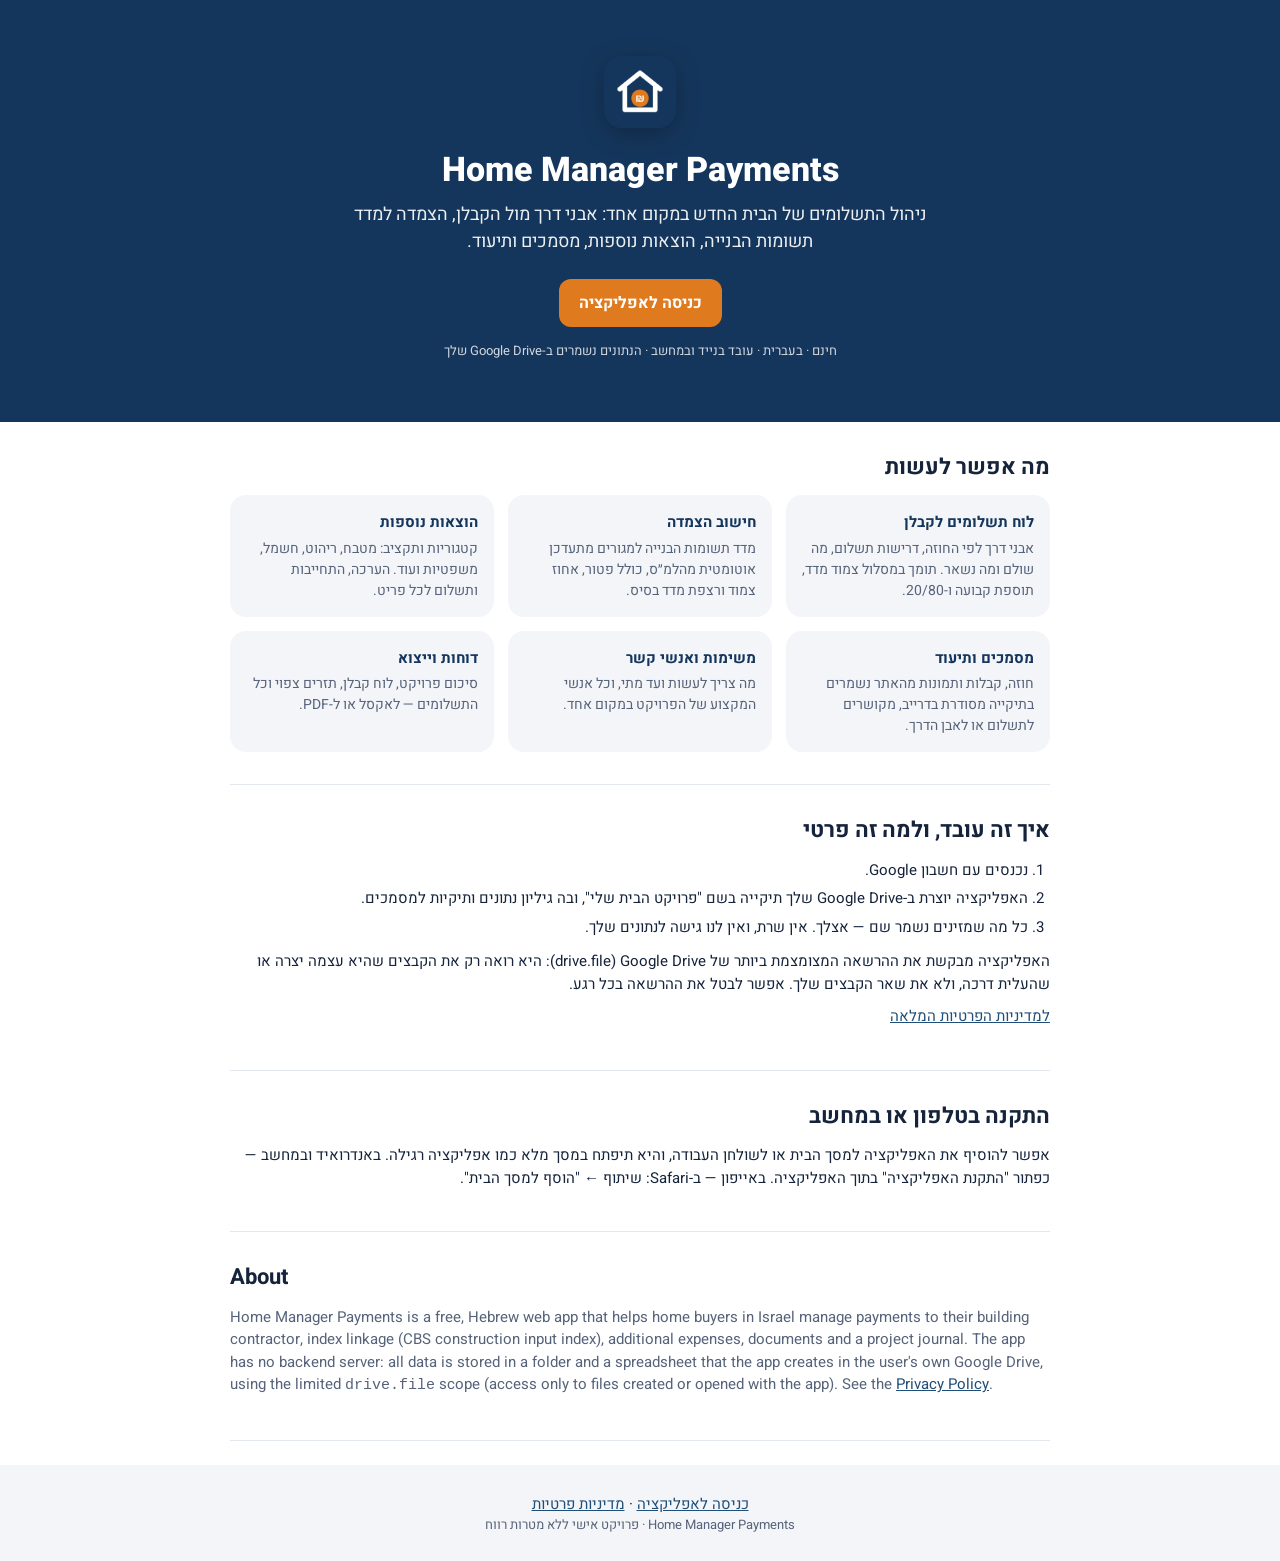
==== about.html @ 12a76f69 "Add files via upload" ====
<!doctype html>
<html lang="he" dir="rtl">
<head>
  <meta charset="utf-8">
  <meta name="viewport" content="width=device-width, initial-scale=1, viewport-fit=cover">
  <meta name="theme-color" content="#15365C">
  <title>Home Manager Payments — ניהול תשלומי הבית החדש</title>
  <meta name="description" content="אפליקציה חינמית לניהול תשלומים לקבלן, הצמדה למדד תשומות הבנייה והוצאות נוספות של דירה חדשה. הנתונים נשמרים ב-Google Drive של המשתמש בלבד.">
  <link rel="icon" type="image/png" sizes="32x32" href="icons/favicon-32.png">
  <link rel="apple-touch-icon" href="icons/apple-touch-icon.png">
  <link rel="manifest" href="manifest.webmanifest">
  <link rel="preconnect" href="https://fonts.googleapis.com">
  <link rel="preconnect" href="https://fonts.gstatic.com" crossorigin>
  <link href="https://fonts.googleapis.com/css2?family=Heebo:wght@400;500;700;800&display=swap" rel="stylesheet">
  <link rel="stylesheet" href="styles.css?v=0.9.2">
</head>
<body class="page">
  <header class="page-hero">
    <div class="page-wrap">
      <img src="icons/icon-192.png" width="72" height="72" alt="" class="page-logo">
      <h1>Home Manager Payments</h1>
      <p class="lead">ניהול התשלומים של הבית החדש במקום אחד: אבני דרך מול הקבלן, הצמדה למדד תשומות הבנייה, הוצאות נוספות, מסמכים ותיעוד.</p>
      <a class="btn btn-lg page-cta" href="index.html">כניסה לאפליקציה</a>
      <p class="small page-hero-note">חינם · בעברית · עובד בנייד ובמחשב · הנתונים נשמרים ב-Google Drive שלך</p>
    </div>
  </header>

  <main class="page-wrap">
    <section class="page-sec">
      <h2>מה אפשר לעשות</h2>
      <ul class="feat">
        <li><b>לוח תשלומים לקבלן</b><span>אבני דרך לפי החוזה, דרישות תשלום, מה שולם ומה נשאר. תומך במסלול צמוד מדד, תוספת קבועה ו-20/80.</span></li>
        <li><b>חישוב הצמדה</b><span>מדד תשומות הבנייה למגורים מתעדכן אוטומטית מהלמ״ס, כולל פטור, אחוז צמוד ורצפת מדד בסיס.</span></li>
        <li><b>הוצאות נוספות</b><span>קטגוריות ותקציב: מטבח, ריהוט, חשמל, משפטיות ועוד. הערכה, התחייבות ותשלום לכל פריט.</span></li>
        <li><b>מסמכים ותיעוד</b><span>חוזה, קבלות ותמונות מהאתר נשמרים בתיקייה מסודרת בדרייב, מקושרים לתשלום או לאבן הדרך.</span></li>
        <li><b>משימות ואנשי קשר</b><span>מה צריך לעשות ועד מתי, וכל אנשי המקצוע של הפרויקט במקום אחד.</span></li>
        <li><b>דוחות וייצוא</b><span>סיכום פרויקט, לוח קבלן, תזרים צפוי וכל התשלומים — לאקסל או ל-PDF.</span></li>
      </ul>
    </section>

    <section class="page-sec">
      <h2>איך זה עובד, ולמה זה פרטי</h2>
      <ol class="how">
        <li>נכנסים עם חשבון Google.</li>
        <li>האפליקציה יוצרת ב-Google Drive שלך תיקייה בשם "פרויקט הבית שלי", ובה גיליון נתונים ותיקיות למסמכים.</li>
        <li>כל מה שמזינים נשמר שם — אצלך. אין שרת, ואין לנו גישה לנתונים שלך.</li>
      </ol>
      <p>האפליקציה מבקשת את ההרשאה המצומצמת ביותר של Google Drive (<span dir="ltr">drive.file</span>): היא רואה רק את הקבצים שהיא עצמה יצרה או שהעלית דרכה, ולא את שאר הקבצים שלך. אפשר לבטל את ההרשאה בכל רגע.</p>
      <p><a href="privacy.html">למדיניות הפרטיות המלאה</a></p>
    </section>

    <section class="page-sec">
      <h2>התקנה בטלפון או במחשב</h2>
      <p>אפשר להוסיף את האפליקציה למסך הבית או לשולחן העבודה, והיא תיפתח במסך מלא כמו אפליקציה רגילה. באנדרואיד ובמחשב — כפתור "התקנת האפליקציה" בתוך האפליקציה. באייפון — ב-Safari: שיתוף ← "הוסף למסך הבית".</p>
    </section>

    <section class="page-sec en" lang="en" dir="ltr">
      <h2>About</h2>
      <p>Home Manager Payments is a free, Hebrew web app that helps home buyers in Israel manage payments to their building contractor, index linkage (CBS construction input index), additional expenses, documents and a project journal. The app has no backend server: all data is stored in a folder and a spreadsheet that the app creates in the user's own Google Drive, using the limited <code>drive.file</code> scope (access only to files created or opened with the app). See the <a href="privacy.html#en">Privacy Policy</a>.</p>
    </section>
  </main>

  <footer class="page-foot">
    <div class="page-wrap">
      <a href="index.html">כניסה לאפליקציה</a> · <a href="privacy.html">מדיניות פרטיות</a>
      <div class="small muted">Home Manager Payments · פרויקט אישי ללא מטרות רווח</div>
    </div>
  </footer>
</body>
</html>
---- styles.css ----
/* Home Manager Payments — עיצוב */
:root{
  --ink:#15233B; --muted:#56637A; --line:#E3E8EF; --bg:#F3F5F8; --card:#FFFFFF;
  --brand:#15365C; --brand-2:#1F4E79; --brand-soft:#E8EEF6;
  --accent:#E07A1F; --accent-soft:#FFF4E8; --accent-ink:#8A4B0F;
  --ok:#1E7A44; --ok-soft:#E6F2EA; --err:#B42318; --err-soft:#FDECEA;
  --radius:16px; --shadow:0 1px 3px rgba(21,35,59,.08);
  --font:Heebo, Arial, sans-serif;
}
*{box-sizing:border-box}
html,body{margin:0;height:100%}
body{font-family:var(--font);color:var(--ink);background:var(--bg);font-size:15px;line-height:1.5;-webkit-font-smoothing:antialiased}
[hidden]{display:none!important}
h1,h2,h3{margin:0;line-height:1.25}
a{color:var(--brand-2)}
.muted{color:var(--muted)} .small{font-size:13px} .tiny{font-size:12px}
.num{font-variant-numeric:tabular-nums;direction:ltr;unicode-bidi:isolate}

/* מסכים */
.screen{min-height:100vh;padding:24px}
.center{display:flex;flex-direction:column;align-items:center;justify-content:center;gap:12px}
.auth-card{background:var(--card);border-radius:20px;box-shadow:var(--shadow);padding:32px 28px;max-width:420px;width:100%;display:flex;flex-direction:column;gap:14px;text-align:center}
.auth-card h1{font-size:24px;font-weight:800}
.auth-card p{margin:0}
.logo{width:56px;height:56px;border-radius:16px;background:var(--brand);color:#fff;display:flex;align-items:center;justify-content:center;margin:0 auto}
.checklist{text-align:right;margin:0;padding:0 18px 0 0;display:flex;flex-direction:column;gap:6px}
.spinner{width:34px;height:34px;border-radius:50%;border:3px solid var(--line);border-top-color:var(--brand-2);animation:spin .8s linear infinite}
@keyframes spin{to{transform:rotate(360deg)}}

/* כפתורים */
.btn{font:inherit;border:0;border-radius:12px;padding:10px 16px;min-height:44px;cursor:pointer;font-weight:500;display:inline-flex;align-items:center;justify-content:center;gap:8px;text-decoration:none}
.btn:focus-visible{outline:3px solid #7FB0E8;outline-offset:2px}
.btn:disabled{opacity:.55;cursor:default}
.btn-primary{background:var(--brand-2);color:#fff}
.btn-primary:hover:not(:disabled){background:var(--brand)}
.btn-secondary{background:var(--brand-soft);color:var(--brand)}
.btn-ghost{background:transparent;color:var(--muted)}
.btn-ghost-dark{background:transparent;color:#C9D8EA;border:1px solid #2F5684}
.btn-lg{font-size:16px;font-weight:700;padding:12px 20px}
.btn-sm{min-height:36px;padding:6px 12px;font-size:13px}

/* מעטפת */
.shell{display:flex;min-height:100vh}
.sidebar{width:240px;flex-shrink:0;background:var(--brand);color:#fff;display:flex;flex-direction:column;padding:20px 14px;position:sticky;top:0;height:100vh}
.brand{display:flex;align-items:center;gap:10px;font-weight:800;font-size:18px;padding:4px 10px 22px}
.nav{display:flex;flex-direction:column;gap:4px;flex:1}
.nav a{display:flex;align-items:center;gap:10px;color:#C9D8EA;text-decoration:none;padding:10px 12px;border-radius:12px;min-height:44px}
.nav a:hover{background:#1E4470;color:#fff}
.nav a[aria-current="page"]{background:#2A5585;color:#fff;font-weight:700}
.nav svg,.bottomnav svg{flex-shrink:0}
.sidebar-foot{display:flex;flex-direction:column;gap:10px;border-top:1px solid #2F5684;padding-top:14px}
.user{font-size:13px;color:#C9D8EA;word-break:break-all}
.content{flex:1;min-width:0;display:flex;flex-direction:column}
.topbar{display:flex;justify-content:space-between;align-items:center;gap:12px;padding:24px 28px 8px}
.topbar h1{font-size:24px;font-weight:800}
.sync{font-size:12px;color:var(--muted);display:inline-flex;align-items:center;gap:6px}
.sync::before{content:"";width:8px;height:8px;border-radius:50%;background:var(--ok)}
.sync.busy::before{background:var(--accent)}
.sync.err::before{background:var(--err)}
.view{padding:12px 28px 40px;max-width:1200px;width:100%;outline:none;display:flex;flex-direction:column;gap:16px}
.bottomnav{display:none}

/* כרטיסים */
.card{background:var(--card);border-radius:var(--radius);box-shadow:var(--shadow);padding:20px;display:flex;flex-direction:column;gap:12px}
.card h2{font-size:17px;font-weight:700}
.grid{display:grid;grid-template-columns:repeat(auto-fit,minmax(260px,1fr));gap:16px}
.kv{display:flex;justify-content:space-between;align-items:center;gap:12px;border-bottom:1px solid var(--line);padding:8px 0}
.kv:last-child{border-bottom:0}
.kv .k{color:var(--muted)}
.badge{font-size:12px;font-weight:700;padding:3px 10px;border-radius:999px;white-space:nowrap}
.badge.ok{background:var(--ok-soft);color:var(--ok)}
.badge.warn{background:var(--accent-soft);color:var(--accent-ink)}
.badge.err{background:var(--err-soft);color:var(--err)}
.empty{display:flex;flex-direction:column;align-items:center;gap:8px;text-align:center;padding:36px 16px;color:var(--muted)}
.empty b{color:var(--ink);font-size:16px}
.row{display:flex;gap:10px;flex-wrap:wrap;align-items:center}
.banner{background:var(--accent-soft);color:var(--accent-ink);border-radius:12px;padding:12px 16px;display:flex;justify-content:space-between;align-items:center;gap:12px;flex-wrap:wrap}

/* הודעות */
.toast{position:fixed;inset-inline:0;bottom:24px;margin:0 auto;width:max-content;max-width:calc(100% - 32px);background:var(--ink);color:#fff;padding:12px 18px;border-radius:12px;box-shadow:0 6px 24px rgba(0,0,0,.2);z-index:50;font-size:14px}
.toast.err{background:var(--err)}
.toast.ok{background:var(--ok)}

/* טלפון */
@media (max-width:760px){
  .sidebar{display:none}
  .topbar{padding:16px 16px 4px;background:var(--brand);color:#fff;padding-top:calc(16px + env(safe-area-inset-top))}
  .topbar .muted{color:#C9D8EA}
  .topbar h1{font-size:21px}
  .sync{color:#C9D8EA}
  .view{padding:14px 16px calc(96px + env(safe-area-inset-bottom))}
  .bottomnav{display:grid;grid-template-columns:repeat(5,minmax(0,1fr));position:fixed;bottom:0;inset-inline:0;background:#fff;border-top:1px solid var(--line);padding:6px 6px calc(8px + env(safe-area-inset-bottom));z-index:20}
  .bottomnav a{display:flex;flex-direction:column;align-items:center;gap:2px;font-size:12px;color:var(--muted);text-decoration:none;padding:6px 2px;border-radius:12px;min-height:48px}
  .bottomnav a[aria-current="page"]{color:var(--brand);background:var(--brand-soft);font-weight:700}
  .toast{bottom:calc(88px + env(safe-area-inset-bottom))}
}

/* ---------- שלב 2: טפסים, אשף, לוח תשלומים ---------- */
.row.between{justify-content:space-between}
.row.end{justify-content:flex-end}
.fields{display:grid;grid-template-columns:repeat(auto-fit,minmax(230px,1fr));gap:14px 16px}
.field{display:flex;flex-direction:column;gap:6px;min-width:0}
.field label,.label{font-size:14px;font-weight:500;color:var(--ink)}
.req{color:var(--err)}
input,select{font:inherit;color:var(--ink);background:#fff;border:1px solid #C7D0DC;border-radius:10px;padding:10px 12px;min-height:44px;width:100%}
input:focus,select:focus{outline:3px solid #BBD4F2;border-color:var(--brand-2)}
input[type=number]{direction:ltr;text-align:right}
.hint{font-size:12px;color:var(--muted);margin:0}
h3.sub{font-size:15px;font-weight:700;margin-top:6px}
.error-box{background:var(--err-soft);color:var(--err);border-radius:10px;padding:10px 14px;font-size:14px}
.danger-text{color:var(--err)}
.reconnect{position:sticky;top:0;z-index:30;background:var(--accent-soft);color:var(--accent-ink);display:flex;align-items:center;justify-content:space-between;gap:12px;padding:10px 16px;border-bottom:1px solid #F3D3B0}

.tracks{display:grid;grid-template-columns:repeat(auto-fit,minmax(220px,1fr));gap:10px}
.track{font:inherit;text-align:right;background:#fff;border:2px solid var(--line);border-radius:14px;padding:14px 16px;display:flex;flex-direction:column;gap:4px;cursor:pointer;color:var(--ink);min-height:44px}
.track:hover{border-color:#B9C7D8}
.track.on{border-color:var(--brand-2);background:#F7FAFE}
.track-title{font-weight:700;font-size:15px;display:flex;align-items:center;gap:6px;color:var(--brand)}
.track-desc{font-size:13px;color:var(--muted)}

.steps{list-style:none;margin:0;padding:0;display:flex;gap:6px;flex-wrap:wrap}
.steps li{display:flex;align-items:center;gap:6px;font-size:13px;color:var(--muted);background:var(--bg);border-radius:999px;padding:4px 10px 4px 12px}
.steps li span{width:22px;height:22px;border-radius:50%;display:inline-flex;align-items:center;justify-content:center;background:#fff;font-weight:700;font-size:12px}
.steps li b{font-weight:500}
.steps li.on{background:var(--brand-soft);color:var(--brand)}
.steps li.on span{background:var(--brand-2);color:#fff}
.steps li.done span{background:var(--ok);color:#fff}
.steps li.skip{opacity:.45;text-decoration:line-through}
.wiz-nav{display:flex;justify-content:space-between;gap:10px;border-top:1px solid var(--line);padding-top:14px}
.wizard{max-width:860px}

.se{display:flex;flex-direction:column;gap:8px}
.se-row{display:grid;grid-template-columns:28px minmax(140px,1fr) 96px 110px 104px 110px auto;gap:8px;align-items:center;background:var(--bg);border-radius:12px;padding:8px}
.se-n{width:24px;height:24px;border-radius:50%;background:#fff;display:inline-flex;align-items:center;justify-content:center;font-size:12px;font-weight:700;color:var(--muted)}
.se-pct,.se-month{display:flex;align-items:center;gap:4px;margin:0;font-size:13px;color:var(--muted)}
.se-pct input,.se-month input{padding:8px;min-height:40px}
.se-row select{padding:8px;min-height:40px}
.se-row .se-name{min-height:40px;padding:8px 10px}
.se-amt{font-size:13px;color:var(--muted);text-align:left}
.se-tools{display:flex;gap:2px}
.icon-btn{border:0;background:transparent;color:var(--muted);width:36px;height:36px;border-radius:10px;display:inline-flex;align-items:center;justify-content:center;cursor:pointer}
.icon-btn:hover:not(:disabled){background:#fff;color:var(--ink)}
.icon-btn:disabled{opacity:.3;cursor:default}
.icon-btn.danger:hover{color:var(--err)}
.se-foot{display:flex;align-items:center;gap:10px;flex-wrap:wrap}
.se-sum{margin-inline-start:auto;font-weight:700;font-size:14px}
.se-sum.ok{color:var(--ok)} .se-sum.bad{color:var(--err)}

.stats{display:grid;grid-template-columns:repeat(auto-fit,minmax(140px,1fr));gap:10px}
.stat{background:var(--bg);border-radius:12px;padding:10px 12px;display:flex;flex-direction:column;gap:2px}
.stat b{font-size:16px}
.hero-num{font-size:32px;font-weight:800;letter-spacing:-.5px}
.bar{height:10px;background:var(--line);border-radius:999px;overflow:hidden}
.bar>div{height:100%;background:var(--brand-2);border-radius:999px}
.badge.info{background:var(--brand-soft);color:var(--brand)}
.badge.muted-b{background:#EEF1F5;color:var(--muted)}
.stages{list-style:none;margin:0;padding:0;display:flex;flex-direction:column}
.stage{display:flex;justify-content:space-between;align-items:center;gap:12px;padding:12px 0;border-bottom:1px solid var(--line)}
.stage:last-child{border-bottom:0}
.stage-main{display:flex;gap:10px;align-items:center;min-width:0}
.stage-n{width:28px;height:28px;flex-shrink:0;border-radius:50%;background:var(--brand-soft);color:var(--brand);display:inline-flex;align-items:center;justify-content:center;font-weight:700;font-size:13px}
.stage.past .stage-n{background:var(--ok-soft);color:var(--ok)}
.stage-side{display:flex;flex-direction:column;align-items:flex-end;gap:4px;flex-shrink:0}

@media (max-width:760px){
  .se-row{grid-template-columns:26px minmax(0,1fr) minmax(0,1fr) auto;grid-template-areas:"n name name tools" ". pct month month" ". ex ex amt"}
  .se-row>*{min-width:0}
  .se-pct input,.se-month input{flex:1;min-width:0}
  .se-row .se-n{grid-area:n} .se-row .se-name{grid-area:name} .se-row .se-tools{grid-area:tools}
  .se-row .se-pct{grid-area:pct} .se-row .se-month{grid-area:month} .se-row select{grid-area:ex} .se-row .se-amt{grid-area:amt}
  .steps li b{display:none} .steps li.on b{display:inline}
  .hero-num{font-size:28px}
  .reconnect{top:0}
}

/* ---------- שלב 3: דרישות ותשלומים ---------- */
.badges{display:flex;gap:6px;flex-wrap:wrap;margin-top:4px}
.badge.ok{background:var(--ok-soft);color:var(--ok)}
.stages li{list-style:none;border-bottom:1px solid var(--line)}
.stages li:last-child{border-bottom:0}
a.stage{color:inherit;text-decoration:none;border-bottom:0;border-radius:12px;padding:12px 8px;margin:0 -8px}
a.stage:hover{background:var(--bg)}
.stage.s-paid .stage-n{background:var(--ok-soft);color:var(--ok)}
.stage.s-warn .stage-n{background:var(--accent-soft);color:var(--accent-ink)}
.stage.s-req .stage-n{background:var(--brand-2);color:#fff}
.stage.past .stage-n{background:var(--brand-soft);color:var(--brand)}
.items{list-style:none;margin:0;padding:0;display:flex;flex-direction:column}
.item{display:flex;justify-content:space-between;align-items:center;gap:12px;padding:10px 0;border-bottom:1px solid var(--line)}
.items>li:last-child .item,.items>li.item:last-child{border-bottom:0}
a.item.link{color:inherit;text-decoration:none;border-radius:10px;padding:10px 8px;margin:0 -8px}
a.item.link:hover{background:var(--bg)}
.item-side{display:flex;flex-direction:column;align-items:flex-end;gap:2px;flex-shrink:0}
.item-side .tools{display:flex;gap:2px}
.back{display:inline-flex;align-items:center;gap:4px;color:var(--brand-2);text-decoration:none;font-size:14px;font-weight:500;align-self:flex-start}
.warn-text{color:var(--accent-ink)}
.alerts{list-style:none;margin:0;padding:0;display:flex;flex-direction:column;gap:8px}
.alerts a{color:var(--ink);text-decoration:none;display:flex;gap:8px;align-items:center;flex-wrap:wrap}
.alerts a:hover{text-decoration:underline}
.calc-box{background:var(--bg);border-radius:12px;padding:8px 14px}
.calc-box .kv{padding:6px 0}
.kv.total{border-top:2px solid var(--line);border-bottom:0;font-size:16px}
.field.wide{grid-column:1/-1}

.modal{border:0;border-radius:18px;padding:0;width:min(640px,calc(100% - 24px));max-height:calc(100vh - 32px);box-shadow:0 20px 60px rgba(21,35,59,.3);color:var(--ink)}
.modal::backdrop{background:rgba(21,35,59,.45)}
.modal-head{display:flex;justify-content:space-between;align-items:center;padding:16px 20px;border-bottom:1px solid var(--line);position:sticky;top:0;background:#fff;z-index:1}
.modal-head h2{font-size:18px}
.modal-body{padding:16px 20px 20px;display:flex;flex-direction:column;gap:14px}
.modal-actions{display:flex;justify-content:flex-end;gap:10px;border-top:1px solid var(--line);padding-top:14px}
@media (max-width:760px){
  .modal{width:100%;max-width:100%;max-height:92vh;margin:auto 0 0;border-radius:18px 18px 0 0}
  .modal .fields{grid-template-columns:1fr}
}
.link-btn{font:inherit;font-size:12px;background:none;border:0;color:var(--brand-2);text-decoration:underline;cursor:pointer;padding:0 2px}

/* ---------- שלב 5: תחזית ומחשבון ---------- */
.table-wrap{overflow-x:auto;margin:0 -4px}
.tbl{width:100%;border-collapse:collapse;font-size:14px;min-width:640px}
.tbl th{font-weight:500;color:var(--muted);text-align:right;padding:8px;border-bottom:2px solid var(--line);font-size:13px;vertical-align:bottom}
.tbl td{padding:8px;border-bottom:1px solid var(--line)}
.tbl tr.on td{background:#F7FAFE}
.tbl td.best{color:var(--ok);font-weight:700}
.radio-btn{width:28px;height:28px;border-radius:50%;border:2px solid #B9C7D8;background:#fff;display:inline-flex;align-items:center;justify-content:center;cursor:pointer;color:#fff;padding:0}
.radio-btn[aria-checked="true"]{background:var(--brand-2);border-color:var(--brand-2)}
.sc-edit summary{cursor:pointer;color:var(--brand-2);font-weight:500;padding:6px 0}
.sc-rows{display:flex;flex-direction:column;gap:8px;margin:8px 0}
.sc-row{display:grid;grid-template-columns:minmax(0,1fr) 90px 90px 90px 36px;gap:8px;align-items:center;background:var(--bg);border-radius:12px;padding:8px}
.sc-row input{min-height:40px;padding:8px}
@media (max-width:760px){.sc-row{grid-template-columns:repeat(3,minmax(0,1fr)) 36px}.sc-row>input:first-child{grid-column:1/-1}}
.sc-cards{display:none;list-style:none;margin:0;padding:0;flex-direction:column;gap:8px}
.sc-card{background:var(--bg);border-radius:12px;padding:10px 12px;display:flex;flex-direction:column;gap:8px;border:2px solid transparent}
.sc-card.on{border-color:var(--brand-2);background:#F7FAFE}
.sc-card .row{gap:10px;flex-wrap:nowrap}
.sc-costs{display:grid;grid-template-columns:repeat(3,minmax(0,1fr));gap:6px}
.sc-costs>div{display:flex;flex-direction:column;background:#fff;border-radius:10px;padding:6px 8px}
.sc-costs>div.best b{color:var(--ok)}
.sc-costs b{font-size:14px}
@media (max-width:760px){.sc-cards{display:flex}}

/* ---------- שלב 6: הוצאות נוספות ---------- */
.cats{list-style:none;margin:0;padding:0;display:flex;flex-direction:column;gap:4px}
a.cat{display:flex;flex-direction:column;gap:6px;color:inherit;text-decoration:none;padding:12px 8px;margin:0 -8px;border-radius:12px;border-bottom:1px solid var(--line)}
a.cat:hover{background:var(--bg)}
.cats li:last-child a.cat{border-bottom:0}
.bar.thin{height:6px}
.seg{display:inline-flex;background:var(--bg);border-radius:12px;padding:4px;gap:4px;align-self:flex-start}
.seg button{font:inherit;border:0;background:transparent;border-radius:9px;padding:8px 14px;min-height:40px;cursor:pointer;color:var(--muted)}
.seg button[aria-checked="true"]{background:#fff;color:var(--brand);font-weight:700;box-shadow:var(--shadow)}
.donut-wrap{display:flex;gap:16px;align-items:center;flex-wrap:wrap}
.donut-wrap svg{flex-shrink:0}
.donut-k{font-size:11px;fill:var(--muted);font-family:var(--font)}
.donut-v{font-size:14px;font-weight:700;fill:var(--ink);font-family:var(--font)}
.legend{list-style:none;margin:0;padding:0;flex:1;min-width:220px;display:flex;flex-direction:column;gap:2px}
.leg{font:inherit;width:100%;display:grid;grid-template-columns:12px minmax(0,1fr) auto 40px;gap:8px;align-items:center;border:0;background:transparent;padding:6px 4px;border-radius:8px;cursor:pointer;color:var(--ink);text-align:right;min-height:36px}
.leg:hover{background:var(--bg)}
.leg .sw{width:12px;height:12px;border-radius:3px}
.leg.off{opacity:.45}
.leg.off .leg-name{text-decoration:line-through}
.leg-name{overflow:hidden;text-overflow:ellipsis;white-space:nowrap}
.more-list{list-style:none;margin:0;padding:0}
.more-list a{display:flex;align-items:center;gap:12px;padding:14px 4px;color:var(--ink);text-decoration:none;border-bottom:1px solid var(--line);min-height:48px}
.more-list a span{flex:1}
.more-list li:last-child a{border-bottom:0}

/* ---------- שלב 7: מסמכים ---------- */
.pick-row{display:flex;gap:10px;flex-wrap:wrap}
.file-btn{position:relative;overflow:hidden}
.file-btn input{position:absolute;inset:0;opacity:0;cursor:pointer;font-size:0}
.file-btn:focus-within{outline:3px solid #7FB0E8;outline-offset:2px}
.file-list{list-style:none;margin:0;padding:0;display:flex;flex-direction:column;gap:4px}
.file-list li{display:flex;justify-content:space-between;align-items:center;gap:8px;background:var(--bg);border-radius:10px;padding:4px 10px;min-height:40px;word-break:break-all}
.upload-status{color:var(--brand-2);min-height:1em}
.item.doc{align-items:center}
.doc-main{display:flex;gap:10px;align-items:flex-start;color:inherit;text-decoration:none;flex:1;min-width:0}
.doc-main svg{color:var(--brand-2);margin-top:2px;flex-shrink:0}
.doc-main b{word-break:break-all}
.doc-main:hover b{text-decoration:underline}
.icon-btn.clip{position:relative}
.clip-n{position:absolute;top:2px;left:2px;background:var(--brand-2);color:#fff;font-size:10px;font-weight:700;border-radius:999px;min-width:16px;height:16px;display:inline-flex;align-items:center;justify-content:center;padding:0 3px}
.attach-box{background:var(--bg);border-radius:12px;padding:8px 12px}
.attach-box summary{cursor:pointer;color:var(--brand-2);font-weight:500;display:flex;align-items:center;gap:6px;min-height:36px}
.attach-box[open]{display:flex;flex-direction:column;gap:8px}
.attach-box .file-list li{background:#fff}

/* ---------- שלב 8: יומן, אנשי קשר, משימות ---------- */
textarea{font:inherit;color:var(--ink);background:#fff;border:1px solid #C7D0DC;border-radius:10px;padding:10px 12px;width:100%;resize:vertical}
textarea:focus{outline:3px solid #BBD4F2;border-color:var(--brand-2)}
.sr-only{position:absolute;width:1px;height:1px;overflow:hidden;clip:rect(0 0 0 0);white-space:nowrap}
.timeline{list-style:none;margin:0;padding:0;display:flex;flex-direction:column;gap:10px}
.tl-month{font-weight:700;color:var(--muted);font-size:14px;padding:6px 4px 0}
.tl-item{display:grid;grid-template-columns:52px minmax(0,1fr);gap:10px;align-items:start}
.tl-date{font-size:13px;font-weight:700;color:var(--brand);background:var(--brand-soft);border-radius:10px;padding:8px 4px;text-align:center}
.tl-body{padding:14px 16px;gap:8px}
.tl-body .tools{display:flex;gap:2px}
.jr-notes{margin:0;white-space:pre-line;font-size:14px}
.chips{list-style:none;margin:0;padding:0;display:flex;flex-wrap:wrap;gap:6px}
.chips a{display:inline-flex;align-items:center;gap:6px;background:var(--bg);border-radius:999px;padding:6px 12px;font-size:13px;color:var(--ink);text-decoration:none;max-width:220px;min-height:36px}
.chips a span{overflow:hidden;text-overflow:ellipsis;white-space:nowrap}
.chips a svg{color:var(--brand-2);flex-shrink:0}
.chips a:hover{background:var(--brand-soft)}
.ct-actions{display:flex;gap:2px;flex-wrap:wrap;justify-content:flex-end}
.icon-btn.act{color:var(--brand-2);background:var(--brand-soft);text-decoration:none}
.icon-btn.act.wa{color:#1E7A44;background:var(--ok-soft)}
.item.contact{align-items:flex-start}
.item.task{align-items:flex-start;gap:12px}
.item.task .tools{display:flex;gap:2px}
.check{width:28px;height:28px;flex-shrink:0;border-radius:8px;border:2px solid #B9C7D8;background:#fff;color:#fff;display:inline-flex;align-items:center;justify-content:center;cursor:pointer;padding:0;margin-top:2px}
.check[aria-checked="true"]{background:var(--ok);border-color:var(--ok)}
.item.task.done b{text-decoration:line-through;color:var(--muted)}

/* ---------- 8.1 ---------- */
.bar>div.paid{background:var(--ok)}
.bar-row{display:grid;grid-template-columns:120px minmax(0,1fr) 40px;gap:8px;align-items:center}
.bar-row .bar-lbl{font-size:12px;color:var(--muted)}
.attached{display:flex;flex-direction:column;gap:6px}
.chip-x{display:inline-flex;align-items:center;background:var(--bg);border-radius:999px;padding-inline-end:2px}
.chip-x a{background:transparent!important;padding-inline-end:4px}
.chip-x .x{border:0;background:transparent;color:var(--muted);width:32px;height:32px;border-radius:50%;display:inline-flex;align-items:center;justify-content:center;cursor:pointer}
.chip-x .x:hover{background:var(--err-soft);color:var(--err)}
.small-seg button{padding:6px 10px;min-height:36px;display:inline-flex;align-items:center;gap:6px;font-size:13px}
#ct-results{display:flex;flex-direction:column;gap:16px}
.data-tbl{min-width:100%;width:max-content}
.data-tbl td:last-child{white-space:nowrap;width:1%}
.data-tbl .ct-actions,.data-tbl .tools{flex-wrap:nowrap;display:inline-flex}
.data-tbl td .clamp{min-width:140px}
.data-tbl td{vertical-align:top}
.th-btn{font:inherit;font-size:13px;font-weight:500;color:var(--muted);background:none;border:0;padding:0;cursor:pointer;display:inline-flex;gap:4px;align-items:center;min-height:32px;text-align:right}
.th-btn:hover{color:var(--ink)}
th[aria-sort="ascending"] .th-btn,th[aria-sort="descending"] .th-btn{color:var(--brand);font-weight:700}
.sort-ind{font-size:10px}
.nowrap{white-space:nowrap}
.clamp{display:-webkit-box;-webkit-line-clamp:2;-webkit-box-orient:vertical;overflow:hidden;max-width:260px}
.data-tbl .chips a{padding:4px 8px;min-height:32px}
@media (max-width:760px){.small-seg span{display:none}.bar-row{grid-template-columns:96px minmax(0,1fr) 36px}}
/* PWA */
.steps-list{margin:0 0 16px;padding-inline-start:22px;display:flex;flex-direction:column;gap:8px}
.more-list li[hidden]{display:none}
#install-status .btn svg{margin-inline-end:6px}
html.standalone body{overscroll-behavior-y:none}
@media (max-width:760px){html.standalone .topbar{padding-top:calc(12px + env(safe-area-inset-top))}}
/* דוחות */
.rep-tabs{display:flex;gap:8px;flex-wrap:wrap;margin-top:12px}
.chip-btn{font:inherit;font-size:14px;border:1px solid var(--line);background:#fff;color:var(--ink);border-radius:999px;padding:8px 14px;min-height:40px;cursor:pointer}
.chip-btn:hover{background:var(--bg)}
.chip-btn.on{background:var(--brand);border-color:var(--brand);color:#fff;font-weight:700}
.rep-meta{display:flex;flex-wrap:wrap;gap:4px 16px;margin:6px 0 12px}
.rep-filters{margin-bottom:12px}
.rep-sub{margin:20px 0 6px;font-size:16px}
.rep-tbl{min-width:0}
.rep-tbl th.n,.rep-tbl td.n{text-align:left}
.rep-tbl td{white-space:nowrap}
.rep-tbl tr.grp td{border-top:2px solid var(--line)}
.rep-tbl tfoot td{font-weight:700;border-top:2px solid var(--brand);border-bottom:0;background:var(--brand-soft)}
#rep-card .btn svg,.card .btn-sm svg{margin-inline-end:6px}
@media (max-width:760px){.rep-tbl{font-size:13px}.rep-tbl td,.rep-tbl th{padding:6px}}
@media print{
  @page{size:A4;margin:12mm}
  body{background:#fff;font-size:11pt}
  .sidebar,.topbar,.bottomnav,.no-print,#toast,#reconnect,#update-bar,dialog{display:none!important}
  .shell,.content,.view{display:block!important;padding:0!important;margin:0!important;width:auto!important}
  .card{box-shadow:none!important;border:0!important;padding:0!important;margin:0 0 8mm!important;break-inside:auto}
  .table-wrap{overflow:visible!important}
  .rep-tbl{font-size:9.5pt;width:100%}
  .rep-tbl tr{break-inside:avoid}
  .rep-tbl tfoot td{-webkit-print-color-adjust:exact;print-color-adjust:exact}
}
/* דפי אתר: אודות / פרטיות */
body.page{background:#fff}
.page-wrap{max-width:860px;margin:0 auto;padding:0 20px}
.page-hero{background:var(--brand);color:#fff;padding:56px 0 48px;text-align:center}
.page-hero h1{font-size:34px;font-weight:800;margin:14px 0 10px}
.page-hero .lead{font-size:18px;opacity:.92;max-width:620px;margin:0 auto 24px}
.page-logo{border-radius:18px;box-shadow:0 6px 24px rgba(0,0,0,.25)}
.page-cta{background:var(--accent);color:#fff;text-decoration:none;display:inline-flex;font-weight:700}
.page-cta:hover{filter:brightness(1.05)}
.page-hero-note{opacity:.8;margin-top:14px}
.page-sec{padding:32px 0;border-bottom:1px solid var(--line)}
.page-sec h2{font-size:22px;margin-bottom:14px}
.page-sec p{margin:0 0 10px}
.feat{list-style:none;margin:0;padding:0;display:grid;grid-template-columns:repeat(auto-fit,minmax(240px,1fr));gap:14px}
.feat li{background:var(--bg);border-radius:var(--radius);padding:16px;display:flex;flex-direction:column;gap:4px}
.feat b{color:var(--brand)}
.feat span{color:var(--muted);font-size:14px}
.how{margin:0 0 12px;padding-inline-start:22px;display:flex;flex-direction:column;gap:6px}
.en{color:var(--muted)}
.en h1,.en h2{color:var(--ink)}
.page-foot{padding:28px 0 calc(28px + env(safe-area-inset-bottom));text-align:center;background:var(--bg);margin-top:24px}
.page-foot a,.page a{color:var(--brand-2)}
.page-top{border-bottom:1px solid var(--line);padding:12px 0}
.page-brand{display:inline-flex;align-items:center;gap:10px;font-weight:700;color:var(--brand)!important;text-decoration:none}
.page-brand img{border-radius:8px}
.doc{padding-top:28px;padding-bottom:20px}
.doc h1{font-size:28px;margin-bottom:6px}
.doc h2{font-size:18px;margin:26px 0 8px}
.doc p,.doc li{line-height:1.7}
.doc ul{padding-inline-start:22px}
.doc hr{border:0;border-top:1px solid var(--line);margin:36px 0}
.login-links{margin-top:14px}
.login-links a{color:var(--brand-2)}
.page a.page-cta{color:#fff;text-decoration:none}
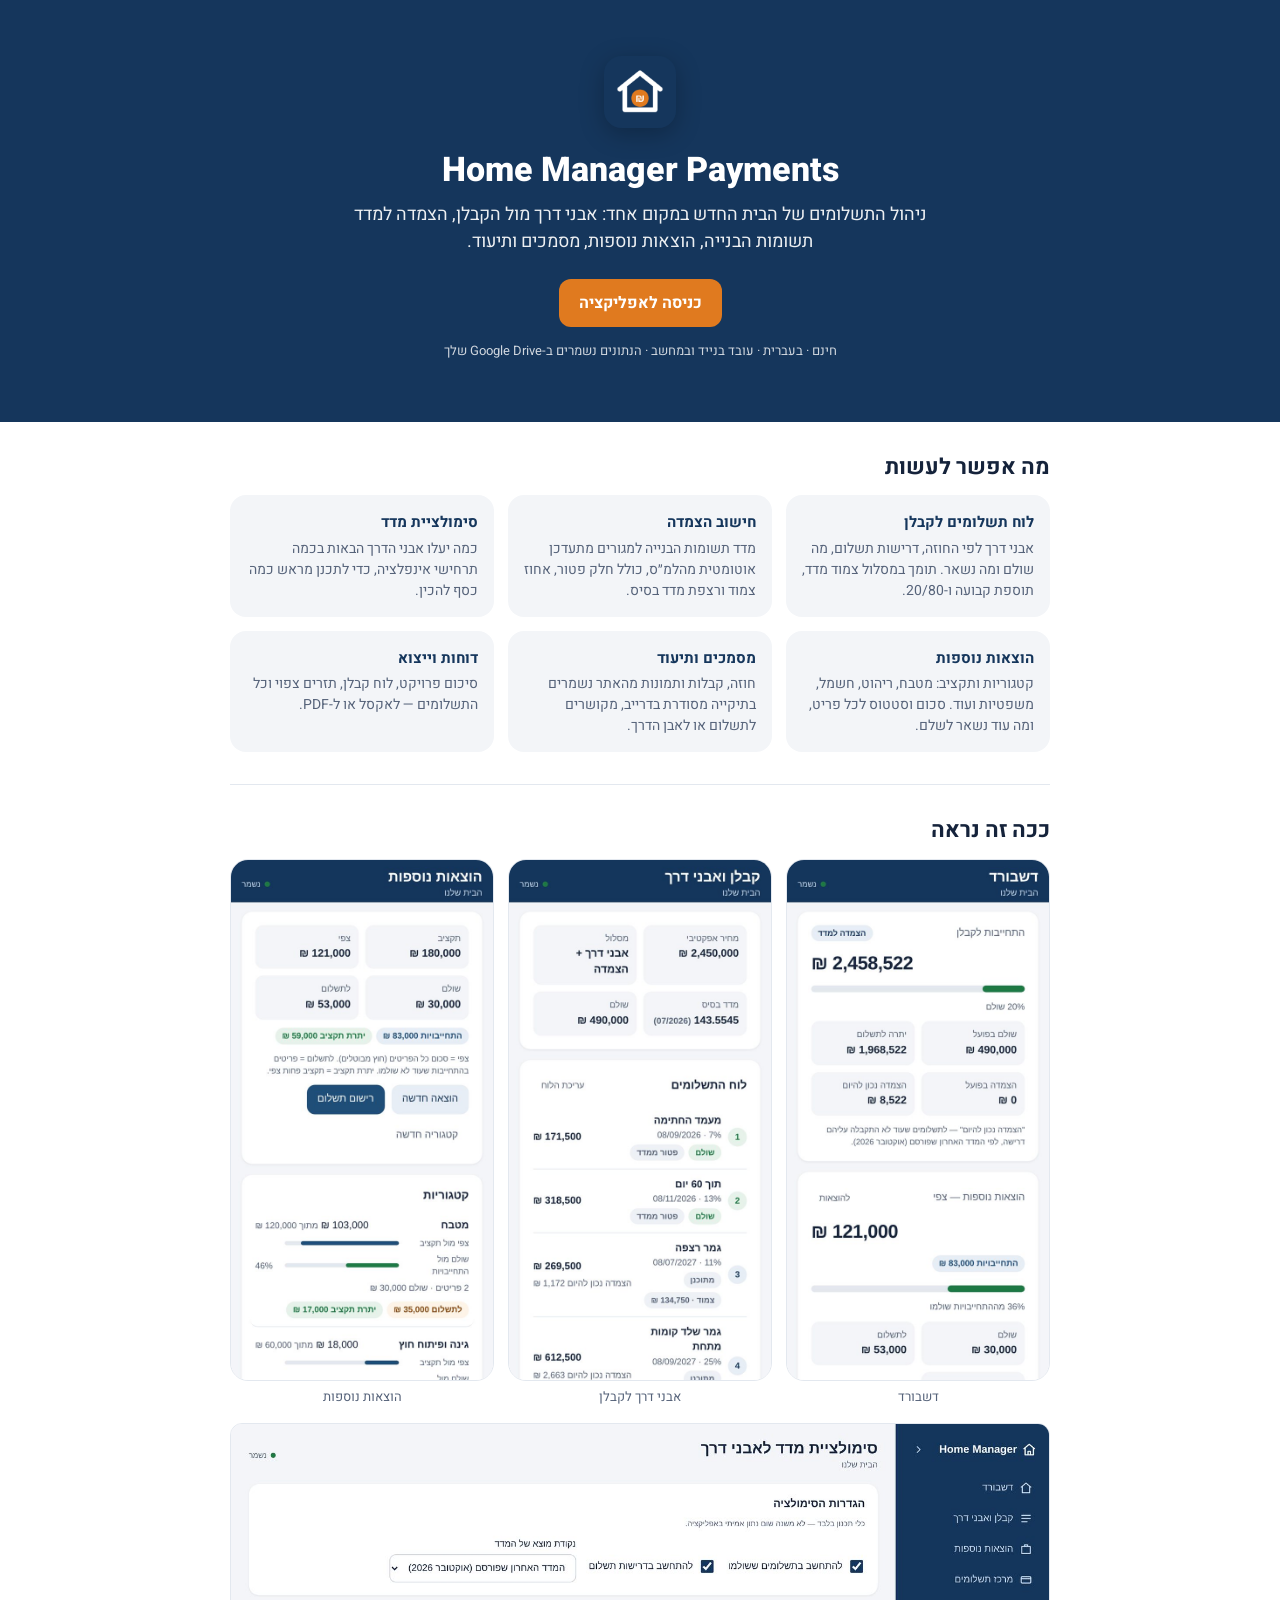
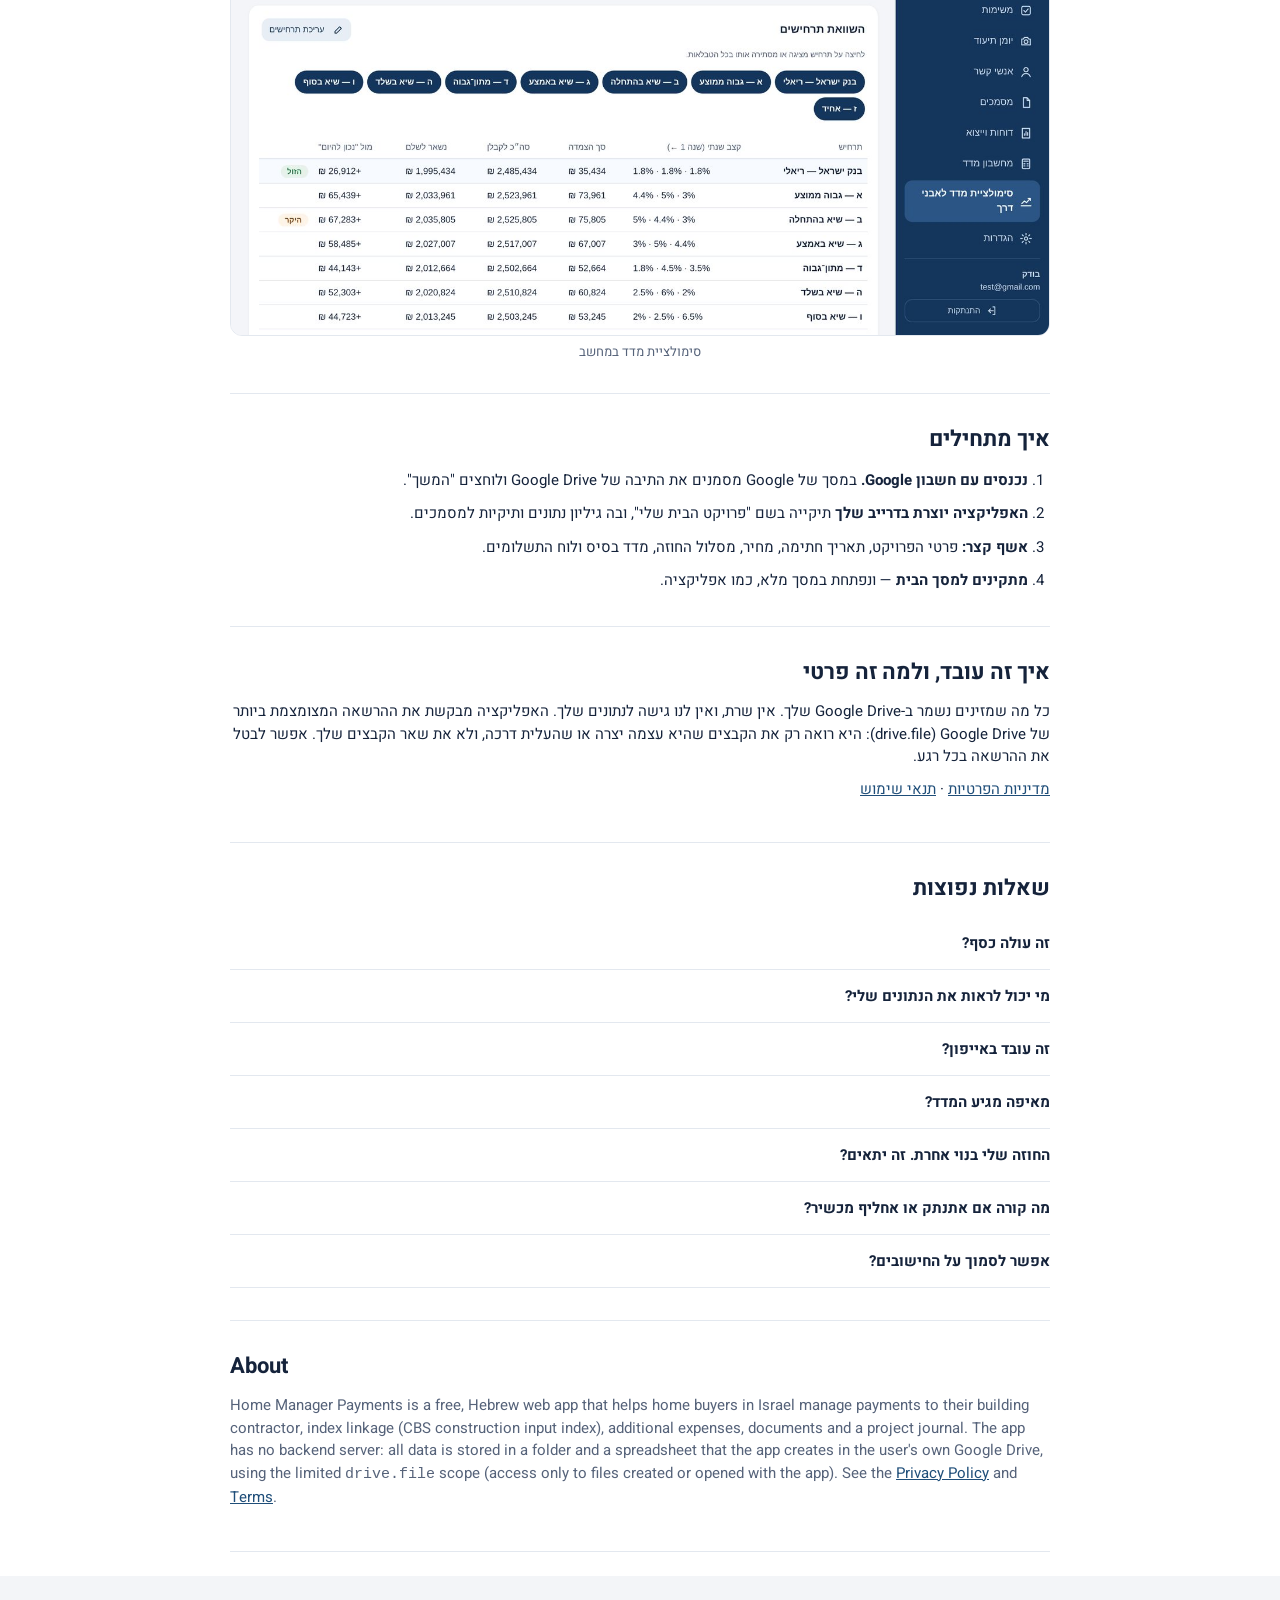
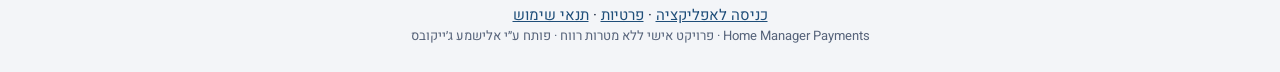
==== commit 2ed513c1: "Add files via upload" ====
--- a/about.html
+++ b/about.html
@@ -6,13 +6,22 @@
   <meta name="theme-color" content="#15365C">
   <title>Home Manager Payments — ניהול תשלומי הבית החדש</title>
   <meta name="description" content="אפליקציה חינמית לניהול תשלומים לקבלן, הצמדה למדד תשומות הבנייה והוצאות נוספות של דירה חדשה. הנתונים נשמרים ב-Google Drive של המשתמש בלבד.">
+  <meta property="og:type" content="website">
+  <meta property="og:title" content="Home Manager Payments — ניהול תשלומי הבית החדש">
+  <meta property="og:description" content="קבלן, הצמדה למדד, הוצאות נוספות ומסמכים. חינם, והנתונים נשארים ב-Google Drive שלך.">
+  <meta property="og:image" content="https://elish2jacobs.github.io/home-manager-payments/img/og.jpg">
+  <meta property="og:image:width" content="1200">
+  <meta property="og:image:height" content="630">
+  <meta property="og:url" content="https://elish2jacobs.github.io/home-manager-payments/about.html">
+  <meta property="og:locale" content="he_IL">
+  <meta name="twitter:card" content="summary_large_image">
   <link rel="icon" type="image/png" sizes="32x32" href="icons/favicon-32.png">
   <link rel="apple-touch-icon" href="icons/apple-touch-icon.png">
   <link rel="manifest" href="manifest.webmanifest">
   <link rel="preconnect" href="https://fonts.googleapis.com">
   <link rel="preconnect" href="https://fonts.gstatic.com" crossorigin>
   <link href="https://fonts.googleapis.com/css2?family=Heebo:wght@400;500;700;800&display=swap" rel="stylesheet">
-  <link rel="stylesheet" href="styles.css?v=0.9.2">
+  <link rel="stylesheet" href="styles.css?v=0.9.8">
 </head>
 <body class="page">
   <header class="page-hero">
@@ -30,40 +39,61 @@
       <h2>מה אפשר לעשות</h2>
       <ul class="feat">
         <li><b>לוח תשלומים לקבלן</b><span>אבני דרך לפי החוזה, דרישות תשלום, מה שולם ומה נשאר. תומך במסלול צמוד מדד, תוספת קבועה ו-20/80.</span></li>
-        <li><b>חישוב הצמדה</b><span>מדד תשומות הבנייה למגורים מתעדכן אוטומטית מהלמ״ס, כולל פטור, אחוז צמוד ורצפת מדד בסיס.</span></li>
-        <li><b>הוצאות נוספות</b><span>קטגוריות ותקציב: מטבח, ריהוט, חשמל, משפטיות ועוד. הערכה, התחייבות ותשלום לכל פריט.</span></li>
+        <li><b>חישוב הצמדה</b><span>מדד תשומות הבנייה למגורים מתעדכן אוטומטית מהלמ״ס, כולל חלק פטור, אחוז צמוד ורצפת מדד בסיס.</span></li>
+        <li><b>סימולציית מדד</b><span>כמה יעלו אבני הדרך הבאות בכמה תרחישי אינפלציה, כדי לתכנן מראש כמה כסף להכין.</span></li>
+        <li><b>הוצאות נוספות</b><span>קטגוריות ותקציב: מטבח, ריהוט, חשמל, משפטיות ועוד. סכום וסטטוס לכל פריט, ומה עוד נשאר לשלם.</span></li>
         <li><b>מסמכים ותיעוד</b><span>חוזה, קבלות ותמונות מהאתר נשמרים בתיקייה מסודרת בדרייב, מקושרים לתשלום או לאבן הדרך.</span></li>
-        <li><b>משימות ואנשי קשר</b><span>מה צריך לעשות ועד מתי, וכל אנשי המקצוע של הפרויקט במקום אחד.</span></li>
         <li><b>דוחות וייצוא</b><span>סיכום פרויקט, לוח קבלן, תזרים צפוי וכל התשלומים — לאקסל או ל-PDF.</span></li>
       </ul>
     </section>
 
     <section class="page-sec">
-      <h2>איך זה עובד, ולמה זה פרטי</h2>
-      <ol class="how">
-        <li>נכנסים עם חשבון Google.</li>
-        <li>האפליקציה יוצרת ב-Google Drive שלך תיקייה בשם "פרויקט הבית שלי", ובה גיליון נתונים ותיקיות למסמכים.</li>
-        <li>כל מה שמזינים נשמר שם — אצלך. אין שרת, ואין לנו גישה לנתונים שלך.</li>
-      </ol>
-      <p>האפליקציה מבקשת את ההרשאה המצומצמת ביותר של Google Drive (<span dir="ltr">drive.file</span>): היא רואה רק את הקבצים שהיא עצמה יצרה או שהעלית דרכה, ולא את שאר הקבצים שלך. אפשר לבטל את ההרשאה בכל רגע.</p>
-      <p><a href="privacy.html">למדיניות הפרטיות המלאה</a></p>
+      <h2>ככה זה נראה</h2>
+      <div class="shots">
+        <figure><img src="img/dash-mobile.jpg" width="600" height="1550" loading="lazy" alt="דשבורד: התחייבות לקבלן, שולם, יתרה, והוצאות נוספות"><figcaption>דשבורד</figcaption></figure>
+        <figure><img src="img/stages-mobile.jpg" width="600" height="1550" loading="lazy" alt="לוח התשלומים לקבלן לפי אבני דרך"><figcaption>אבני דרך לקבלן</figcaption></figure>
+        <figure><img src="img/expenses-mobile.jpg" width="600" height="1550" loading="lazy" alt="הוצאות נוספות לפי קטגוריות ותקציב"><figcaption>הוצאות נוספות</figcaption></figure>
+      </div>
+      <figure class="shot-wide"><img src="img/sim-desktop.jpg" width="1400" height="875" loading="lazy" alt="סימולציית מדד: השוואת תרחישים לפי אבני דרך"><figcaption>סימולציית מדד במחשב</figcaption></figure>
     </section>
 
     <section class="page-sec">
-      <h2>התקנה בטלפון או במחשב</h2>
-      <p>אפשר להוסיף את האפליקציה למסך הבית או לשולחן העבודה, והיא תיפתח במסך מלא כמו אפליקציה רגילה. באנדרואיד ובמחשב — כפתור "התקנת האפליקציה" בתוך האפליקציה. באייפון — ב-Safari: שיתוף ← "הוסף למסך הבית".</p>
+      <h2>איך מתחילים</h2>
+      <ol class="how-steps">
+        <li><b>נכנסים עם חשבון Google.</b> במסך של Google מסמנים את התיבה של Google Drive ולוחצים "המשך".</li>
+        <li><b>האפליקציה יוצרת בדרייב שלך</b> תיקייה בשם "פרויקט הבית שלי", ובה גיליון נתונים ותיקיות למסמכים.</li>
+        <li><b>אשף קצר:</b> פרטי הפרויקט, תאריך חתימה, מחיר, מסלול החוזה, מדד בסיס ולוח התשלומים.</li>
+        <li><b>מתקינים למסך הבית</b> — ונפתחת במסך מלא, כמו אפליקציה.</li>
+      </ol>
+    </section>
+
+    <section class="page-sec">
+      <h2>איך זה עובד, ולמה זה פרטי</h2>
+      <p>כל מה שמזינים נשמר ב-Google Drive שלך. אין שרת, ואין לנו גישה לנתונים שלך. האפליקציה מבקשת את ההרשאה המצומצמת ביותר של Google Drive (<span dir="ltr">drive.file</span>): היא רואה רק את הקבצים שהיא עצמה יצרה או שהעלית דרכה, ולא את שאר הקבצים שלך. אפשר לבטל את ההרשאה בכל רגע.</p>
+      <p><a href="privacy.html">מדיניות הפרטיות</a> · <a href="terms.html">תנאי שימוש</a></p>
+    </section>
+
+    <section class="page-sec">
+      <h2>שאלות נפוצות</h2>
+      <details class="faq"><summary>זה עולה כסף?</summary><p>לא. האפליקציה חינמית, בלי פרסומות ובלי מנוי.</p></details>
+      <details class="faq"><summary>מי יכול לראות את הנתונים שלי?</summary><p>רק אתה. הנתונים נמצאים ב-Google Drive שלך. אם תשתף את התיקייה עם מישהו, הוא יוכל לראות את הקבצים בדרייב, כמו כל קובץ אחר שלך.</p></details>
+      <details class="faq"><summary>זה עובד באייפון?</summary><p>כן. פותחים את האתר ב-Safari, לוחצים על כפתור השיתוף ובוחרים "הוסף למסך הבית". באנדרואיד ובמחשב יש כפתור "התקנת האפליקציה" בתוך האפליקציה.</p></details>
+      <details class="faq"><summary>מאיפה מגיע המדד?</summary><p>מדד תשומות הבנייה למגורים נלקח מהלשכה המרכזית לסטטיסטיקה ומתעדכן אוטומטית בערב שבו הוא מתפרסם (בדרך כלל ב-15 לחודש). האפליקציה מתרגמת אותו לבסיס המדד שבחוזה שלך.</p></details>
+      <details class="faq"><summary>החוזה שלי בנוי אחרת. זה יתאים?</summary><p>יש שלושה מסלולים: אבני דרך עם הצמדה, אבני דרך עם תוספת קבועה, ותשלום מוקדם/במסירה (כמו 20/80). את לוח התשלומים, החלק הפטור והאחוז הצמוד אפשר לערוך.</p></details>
+      <details class="faq"><summary>מה קורה אם אתנתק או אחליף מכשיר?</summary><p>שום דבר לא הולך לאיבוד. נכנסים שוב עם אותו חשבון Google — מכל מכשיר — והכול שם.</p></details>
+      <details class="faq"><summary>אפשר לסמוך על החישובים?</summary><p>החישובים נעשים לפי הכללים שבחוזה ולפי הנתונים שהזנת, והם כלי עזר לתכנון. לפני כל תשלום כדאי לבדוק את הסכום מול דרישת התשלום והחוזה. <a href="terms.html">תנאי שימוש</a>.</p></details>
     </section>
 
     <section class="page-sec en" lang="en" dir="ltr">
       <h2>About</h2>
-      <p>Home Manager Payments is a free, Hebrew web app that helps home buyers in Israel manage payments to their building contractor, index linkage (CBS construction input index), additional expenses, documents and a project journal. The app has no backend server: all data is stored in a folder and a spreadsheet that the app creates in the user's own Google Drive, using the limited <code>drive.file</code> scope (access only to files created or opened with the app). See the <a href="privacy.html#en">Privacy Policy</a>.</p>
+      <p>Home Manager Payments is a free, Hebrew web app that helps home buyers in Israel manage payments to their building contractor, index linkage (CBS construction input index), additional expenses, documents and a project journal. The app has no backend server: all data is stored in a folder and a spreadsheet that the app creates in the user's own Google Drive, using the limited <code>drive.file</code> scope (access only to files created or opened with the app). See the <a href="privacy.html#en">Privacy Policy</a> and <a href="terms.html">Terms</a>.</p>
     </section>
   </main>
 
   <footer class="page-foot">
     <div class="page-wrap">
-      <a href="index.html">כניסה לאפליקציה</a> · <a href="privacy.html">מדיניות פרטיות</a>
-      <div class="small muted">Home Manager Payments · פרויקט אישי ללא מטרות רווח</div>
+      <a href="index.html">כניסה לאפליקציה</a> · <a href="privacy.html">פרטיות</a> · <a href="terms.html">תנאי שימוש</a>
+      <div class="small muted">Home Manager Payments · פרויקט אישי ללא מטרות רווח · פותח ע״י אלישמע ג׳ייקובס</div>
     </div>
   </footer>
 </body>
--- a/styles.css
+++ b/styles.css
@@ -398,3 +398,115 @@
 .login-links{margin-top:14px}
 .login-links a{color:var(--brand-2)}
 .page a.page-cta{color:#fff;text-decoration:none}
+/* סימולציה */
+.sim-opts{display:flex;flex-wrap:wrap;gap:12px 20px;align-items:flex-end}
+.sim-opts .field{min-width:200px}
+.sim-check{display:inline-flex;align-items:center;gap:8px;min-height:44px;cursor:pointer}
+.sim-check input{width:20px;height:20px;accent-color:var(--brand)}
+.sim-chips{display:flex;flex-wrap:wrap;gap:6px;margin:4px 0 12px}
+.sim-chips .chip-btn{font-size:13px;padding:6px 12px;min-height:36px}
+.sim-bars{margin-top:14px;display:flex;flex-direction:column;gap:6px}
+.sim-bars .bar-row{grid-template-columns:150px minmax(0,1fr) 110px}
+.sim-bars .bar>div{background:var(--brand-2)}
+.sim-sel select{min-width:180px}
+.sim-date{font:inherit;font-size:13px;border:1px solid var(--line);border-radius:8px;padding:4px 6px;min-height:34px}
+.sim-date.changed{border-color:var(--accent);background:var(--accent-soft)}
+.print-only{display:none}
+.scen-tbl{min-width:620px}
+.scen-tbl input{width:100%;min-width:64px;font:inherit;border:1px solid var(--line);border-radius:8px;padding:6px 8px;min-height:38px}
+.scen-tbl td:first-child input{min-width:150px}
+.rep-tbl tr.on td{background:#F7FAFE}
+@media (max-width:760px){.sim-bars .bar-row{grid-template-columns:96px minmax(0,1fr) 84px}}
+@media print{.print-only{display:inline}.sim-date{display:none}}
+/* תפריט צד מצומצם (מחשב) */
+.brand{position:relative}
+.nav-toggle{margin-inline-start:auto;border:0;background:transparent;color:#C9D8EA;width:32px;height:32px;border-radius:8px;display:inline-flex;align-items:center;justify-content:center;cursor:pointer;flex-shrink:0}
+.nav-toggle:hover{background:#1E4470;color:#fff}
+.sidebar-foot .btn{display:inline-flex;align-items:center;justify-content:center;gap:8px}
+.sidebar{transition:width .18s ease}
+html.nav-collapsed .sidebar{width:72px;padding-inline:10px}
+html.nav-collapsed .brand{flex-direction:column;gap:12px;padding:4px 0 18px}
+html.nav-collapsed .brand>span{display:none}
+html.nav-collapsed .nav-toggle{margin:0;transform:scaleX(-1)}
+html.nav-collapsed .nav a{justify-content:center;padding:10px 0}
+html.nav-collapsed .nav a span,html.nav-collapsed .sidebar-foot .btn span,html.nav-collapsed .user{display:none}
+html.nav-collapsed .sidebar-foot .btn{padding:6px 0}
+@media (prefers-reduced-motion:reduce){.sidebar{transition:none}}
+/* אשף — סיכום */
+.wiz-sum{display:grid;grid-template-columns:repeat(auto-fit,minmax(260px,1fr));gap:14px}
+.sum-grp{background:var(--bg);border-radius:12px;padding:12px 14px}
+.sum-grp h3{font-size:14px;color:var(--brand);margin-bottom:6px}
+.wiz-nav .row{gap:8px;flex-wrap:wrap;justify-content:flex-end}
+#login-err{margin-top:12px;text-align:right}
+.brand{padding-inline:6px;gap:8px}
+.brand>span{white-space:nowrap;font-size:17px}
+/* מדבקות הוצאות */
+.stickers{display:inline-flex;flex-wrap:wrap;gap:6px}
+.sticker{display:inline-flex;align-items:center;border-radius:999px;padding:3px 10px;font-size:12.5px;font-weight:700;white-space:nowrap}
+.sticker.pay{background:var(--accent-soft);color:var(--accent-ink)}
+.sticker.ok{background:var(--ok-soft);color:var(--ok)}
+.sticker.over{background:var(--err-soft);color:var(--err)}
+.sticker.none{background:var(--bg);color:var(--muted);font-weight:500}
+.sticker.commit{background:var(--brand-soft);color:var(--brand-2)}
+.hero .stickers{margin:2px 0 8px}
+/* דף שיווקי קצר */
+.promo-hero{background:var(--brand);color:#fff;padding:40px 0 0;overflow:hidden}
+.promo-grid{display:grid;grid-template-columns:minmax(0,1.1fr) minmax(0,1fr);gap:24px;align-items:end}
+.promo-copy{padding-bottom:48px}
+.promo-brand{display:inline-flex;align-items:center;gap:10px;font-weight:700;opacity:.92}
+.promo-brand img{border-radius:10px}
+.promo-hero h1{font-size:40px;font-weight:800;line-height:1.15;margin:22px 0 14px}
+.promo-hero h1 span{color:#F6B06E}
+.promo-hero .lead{font-size:17px;opacity:.9;margin:0 0 24px;max-width:520px}
+.promo-cta{display:flex;align-items:center;gap:18px;flex-wrap:wrap}
+.promo .promo-more{color:#fff;font-weight:500;text-decoration:none;opacity:.9}
+.promo-art{position:relative;height:440px}
+.promo-house{position:absolute;inset-inline-start:0;top:10px;width:260px;height:auto;opacity:.95}
+.promo-phone{position:absolute;inset-inline-end:10px;bottom:-60px;width:240px;border-radius:34px;background:#0b1d33;padding:9px;transform:rotate(-4deg);box-shadow:0 20px 50px rgba(0,0,0,.3)}
+.promo-phone img{display:block;width:100%;height:auto;border-radius:26px}
+.promo-pros{list-style:none;margin:40px 0 8px;padding:0;display:grid;grid-template-columns:repeat(auto-fit,minmax(220px,1fr));gap:14px}
+.promo-pros li{background:var(--bg);border-radius:var(--radius);padding:18px;display:flex;flex-direction:column;gap:4px}
+.promo-pros b{font-size:17px;color:var(--brand)}
+.promo-pros li>span:last-child{color:var(--muted);font-size:14px}
+.pro-ic{width:42px;height:42px;border-radius:12px;background:var(--brand);color:#fff;display:inline-flex;align-items:center;justify-content:center;font-weight:800;font-size:20px;margin-bottom:6px}
+.promo-steps{text-align:center;padding:36px 0 12px}
+.promo-steps h2{font-size:24px;margin-bottom:18px}
+.promo-steps ol{list-style:none;counter-reset:s;margin:0 auto 24px;padding:0;display:grid;grid-template-columns:repeat(auto-fit,minmax(200px,1fr));gap:14px;text-align:right}
+.promo-steps li{counter-increment:s;border:1px solid var(--line);border-radius:var(--radius);padding:16px 16px 16px 16px;display:flex;flex-direction:column;gap:2px;position:relative;padding-inline-start:62px}
+.promo-steps li::before{content:counter(s);position:absolute;inset-inline-start:16px;top:16px;width:32px;height:32px;border-radius:50%;background:var(--accent);color:#fff;font-weight:800;display:flex;align-items:center;justify-content:center}
+.promo-steps li span{color:var(--muted);font-size:14px}
+@media (max-width:760px){
+  .promo-grid{grid-template-columns:1fr}
+  .promo-copy{padding-bottom:8px}
+  .promo-hero h1{font-size:32px}
+  .promo-art{height:360px}
+  .promo-house{width:190px;top:30px}
+  .promo-phone{width:200px;bottom:-70px}
+}
+.shots{display:grid;grid-template-columns:repeat(3,minmax(0,1fr));gap:14px}
+.shots figure,.shot-wide{margin:0}
+.shots img{width:100%;height:auto;border-radius:18px;border:1px solid var(--line);display:block}
+.shot-wide{margin-top:16px}
+.shot-wide img{width:100%;height:auto;border-radius:12px;border:1px solid var(--line);display:block}
+.shots figcaption,.shot-wide figcaption{text-align:center;color:var(--muted);font-size:13px;margin-top:6px}
+.how-steps{margin:0;padding-inline-start:22px;display:flex;flex-direction:column;gap:8px;line-height:1.7}
+.faq{border-bottom:1px solid var(--line);padding:4px 0}
+.faq summary{cursor:pointer;font-weight:700;padding:10px 0;min-height:44px;display:flex;align-items:center}
+.faq p{margin:0 0 12px;color:var(--muted)}
+@media (max-width:760px){.shots{display:flex;overflow-x:auto;scroll-snap-type:x mandatory;gap:12px;padding-bottom:6px}.shots figure{flex:0 0 68%;scroll-snap-align:center}}
+.info-hero{display:grid;grid-template-columns:auto 1fr;gap:6px 14px;align-items:center}
+.info-hero img{border-radius:16px}
+.info-hero>p,.info-hero>.kv,.info-hero>.row{grid-column:1/-1}
+.info-hero .btn svg{margin-inline-end:6px}
+/* תפריט צד — גלילה ושורות צפופות במסכים נמוכים */
+.nav{min-height:0;overflow-y:auto;scrollbar-width:thin}
+@media (max-height:860px){.nav a{min-height:38px;padding:7px 12px}.brand{padding-bottom:14px}.sidebar{padding-top:14px}}
+.foot-links{display:flex;gap:4px}
+.foot-links a{flex:1;display:inline-flex;align-items:center;justify-content:center;gap:6px;color:#C9D8EA;text-decoration:none;font-size:13px;padding:6px 8px;border-radius:10px;min-height:36px}
+.foot-links a:hover,.foot-links a[aria-current="page"]{background:#1E4470;color:#fff}
+html.nav-collapsed .foot-links{flex-direction:column}
+html.nav-collapsed .foot-links span{display:none}
+/* אישור תנאים */
+.terms-check{display:flex;gap:10px;align-items:flex-start;text-align:right;font-size:14px;line-height:1.6;margin:6px 0 14px;cursor:pointer}
+.terms-check input{width:20px;height:20px;margin-top:3px;flex-shrink:0;accent-color:var(--brand)}
+.terms-check a{color:var(--brand-2)}
